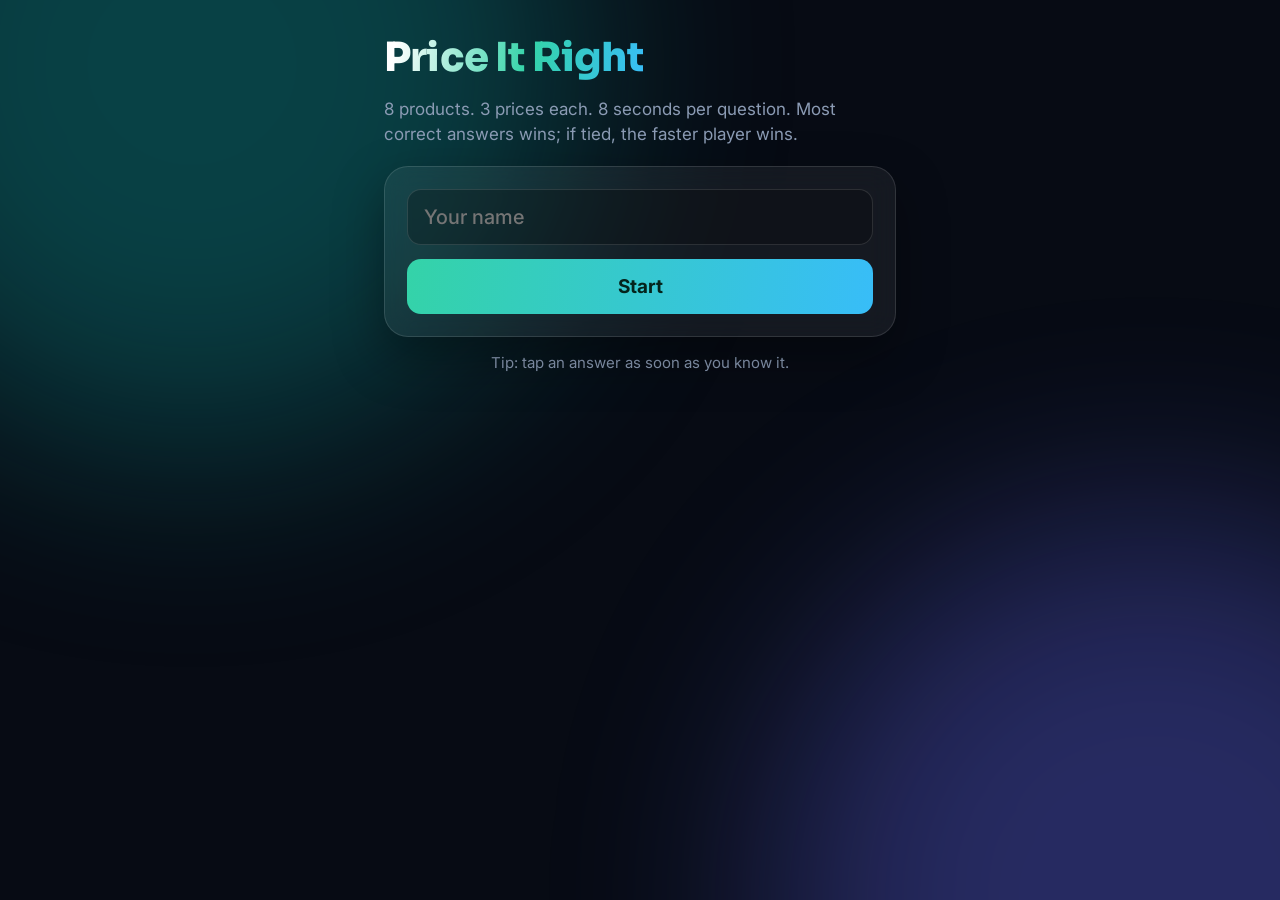
==== index.html @ b9cbc48c "Split into three independent games with one results dashboard" ====
<!DOCTYPE html>
<html lang="en"><head><meta charset="utf-8">
<meta name="viewport" content="width=device-width, initial-scale=1, viewport-fit=cover">
<title>Price It Right</title>
<link rel="preconnect" href="https://fonts.googleapis.com"><link rel="preconnect" href="https://fonts.gstatic.com" crossorigin>
<link href="https://fonts.googleapis.com/css2?family=Sora:wght@500;700;800&family=Inter:wght@400;500;600;700;800&display=swap" rel="stylesheet">
<style>
:root{--teal:#34d3a8;--cyan:#38bdf8;--gold:#fbbf24;--silver:#cbd5e1;--bronze:#f59e6b;--red:#fb7185;--ink:#f1f5f9;--mut:#8b9bb4;--glass:rgba(255,255,255,.06);--line:rgba(255,255,255,.12)}
*{box-sizing:border-box;-webkit-tap-highlight-color:transparent}
html,body{margin:0;min-height:100%;background:#070b14;color:var(--ink);font-family:Inter,-apple-system,BlinkMacSystemFont,"Segoe UI",Helvetica,Arial,sans-serif}
body::before,body::after{content:"";position:fixed;z-index:0;width:60vmax;height:60vmax;border-radius:50%;filter:blur(110px);opacity:.35;animation:drift 22s ease-in-out infinite alternate;pointer-events:none}
body::before{background:#0ea5a0;top:-25vmax;left:-15vmax}
body::after{background:#6366f1;bottom:-30vmax;right:-20vmax;animation-delay:-9s}
@keyframes drift{to{transform:translate(8vmax,6vmax) scale(1.15)}}
#wrap{position:relative;z-index:1;max-width:1180px;margin:0 auto;padding:20px 24px 48px}
.nav{display:flex;justify-content:center;margin-bottom:14px}
.nav.hide{display:none}
.seg{display:inline-flex;background:var(--glass);border:1px solid var(--line);border-radius:99px;padding:4px;backdrop-filter:blur(12px)}
.seg button{font:600 14px Inter,sans-serif;color:var(--mut);background:none;border:0;padding:9px 20px;border-radius:99px;cursor:pointer}
.seg button.on{background:linear-gradient(100deg,var(--teal),var(--cyan));color:#04241c}
h1.logo{font-family:Sora,Inter,sans-serif;font-weight:800;letter-spacing:-.02em;line-height:1.3;margin:12px 0 6px;padding:0 0 .18em;font-size:40px;display:inline-block;background:linear-gradient(100deg,#fff 5%,var(--teal) 55%,var(--cyan));-webkit-background-clip:text;background-clip:text;color:transparent}
.tag{display:inline-flex;align-items:center;gap:8px;font-size:12px;font-weight:700;letter-spacing:.14em;text-transform:uppercase;color:var(--teal);background:rgba(52,211,168,.1);border:1px solid rgba(52,211,168,.3);padding:6px 14px;border-radius:99px}
.tag i{width:8px;height:8px;border-radius:50%;background:var(--teal);animation:pulse 1.6s infinite}
@keyframes pulse{0%{box-shadow:0 0 0 0 rgba(52,211,168,.7)}70%{box-shadow:0 0 0 10px rgba(52,211,168,0)}100%{box-shadow:0 0 0 0 rgba(52,211,168,0)}}
.sub{color:var(--mut);font-size:17px;line-height:1.45;margin:0 0 20px}
/* player */
#play{max-width:520px;margin:0 auto}
.card{background:var(--glass);border:1px solid var(--line);backdrop-filter:blur(14px);border-radius:24px;padding:22px;box-shadow:0 20px 50px rgba(0,0,0,.35)}
input{width:100%;font:500 20px Inter,sans-serif;color:var(--ink);padding:15px 16px;border:1.5px solid var(--line);border-radius:14px;margin-bottom:14px;outline:none;background:rgba(0,0,0,.25)}
input:focus{border-color:var(--teal)}
button.main{width:100%;font:700 19px Inter,sans-serif;color:#04241c;background:linear-gradient(100deg,var(--teal),var(--cyan));border:0;border-radius:14px;padding:16px;cursor:pointer}
button.main:active{transform:scale(.98)}
.top{display:flex;justify-content:space-between;font-weight:700;color:var(--teal);margin-bottom:10px}
.timer{height:10px;background:rgba(255,255,255,.1);border-radius:6px;overflow:hidden;margin-bottom:16px}
.timer>div{height:100%;width:100%;background:linear-gradient(90deg,var(--teal),var(--cyan));transition:width .1s linear}
.timer.low>div{background:var(--red)}
.emoji{font-size:84px;text-align:center;margin:4px 0}
.pic{display:flex;justify-content:center;align-items:center;height:190px;margin:2px 0 8px}.pic img{max-width:80%;max-height:190px;object-fit:contain;filter:drop-shadow(0 12px 18px rgba(0,0,0,.45))}
.name{font:700 23px/1.25 Sora,Inter,sans-serif;text-align:center}
.desc{text-align:center;color:var(--mut);margin:6px 0 14px;font-size:16px}
.q{text-align:center;font-weight:600;margin-bottom:14px;color:var(--teal);font-size:17px}
.opt{display:block;width:100%;font:800 26px Inter,sans-serif;background:rgba(255,255,255,.07);color:var(--ink);border:2px solid var(--line);border-radius:16px;padding:17px;margin-bottom:12px;cursor:pointer;transition:transform .1s}
.opt:active{transform:scale(.98);border-color:var(--teal)}
.opt.right{background:rgba(52,211,168,.22);border-color:var(--teal);color:#b6f5e3}
.opt.wrong{background:rgba(251,113,133,.2);border-color:var(--red);color:#fecdd3}
.opt.dim{opacity:.4}
.fb{text-align:center;font-size:18px;min-height:52px;font-weight:600}
.big{font:800 64px Sora,Inter,sans-serif;color:var(--teal);text-align:center;margin:8px 0 0}
.mid{text-align:center;font-size:18px;color:var(--mut);margin-bottom:16px}
.rw{display:flex;justify-content:space-between;gap:10px;padding:8px 0;border-bottom:1px solid var(--line);font-size:15px}
.rw:last-child{border:0}
.ok{color:var(--teal);font-weight:700}.no{color:var(--red);font-weight:700}.tmo{color:var(--gold);font-weight:700}
.hint{margin-top:16px;text-align:center;color:var(--mut);font-size:15px}
/* board */
#board{display:none}
.bhead{display:flex;justify-content:space-between;align-items:center;gap:24px;flex-wrap:wrap}
.bhead h1.logo{font-size:64px}
.join{display:flex;align-items:center;gap:16px;background:var(--glass);border:1px solid var(--line);backdrop-filter:blur(14px);border-radius:22px;padding:14px 18px}
.join img{width:130px;height:130px;border-radius:12px;background:#fff;padding:7px;display:block}
.join b{display:block;font-size:12px;letter-spacing:.14em;text-transform:uppercase;color:var(--teal);margin-bottom:6px}
.join span{display:block;font-size:14px;color:var(--mut);max-width:150px;word-break:break-all}
.stats{display:flex;gap:12px;margin:24px 0 14px;flex-wrap:wrap}
.pill{background:var(--glass);border:1px solid var(--line);border-radius:16px;padding:10px 18px;font-size:13px;color:var(--mut);text-transform:uppercase;letter-spacing:.1em}
.pill b{display:block;font:800 32px Sora,Inter,sans-serif;color:var(--ink);letter-spacing:0}
.cols{display:grid;grid-template-columns:1fr 340px;gap:20px;align-items:start}
#rows{display:flex;flex-direction:column;gap:10px}
.row{display:grid;grid-template-columns:56px minmax(0,1fr) auto 96px 84px;align-items:center;gap:14px;padding:14px 18px;border-radius:18px;background:var(--glass);border:1px solid rgba(255,255,255,.08);animation:in .5s both}
@keyframes in{from{opacity:0;transform:translateY(12px) scale(.98)}}
.rk{font:800 26px Sora,sans-serif;color:var(--mut);text-align:center}.rk .m{font-size:32px}
.nm{font:700 26px Sora,Inter,sans-serif;white-space:nowrap;overflow:hidden;text-overflow:ellipsis}
.dots{display:flex;gap:6px}
.dot{width:24px;height:24px;border-radius:8px;background:rgba(255,255,255,.08);display:grid;place-items:center;font-size:13px;font-weight:800;color:transparent;transition:background .3s}
.dot.c{background:var(--teal);color:#04241c}.dot.w{background:var(--red);color:#4c0519}.dot.t{background:var(--gold);color:#422006}
.dot.cur{background:rgba(56,189,248,.25);box-shadow:0 0 0 2px var(--cyan) inset;animation:blink 1s infinite}
@keyframes blink{50%{opacity:.4}}
.sc{font:800 28px Sora,sans-serif;text-align:right}.sc small{font-size:16px;color:var(--mut);font-weight:600}
.tm{font-size:19px;color:var(--mut);text-align:right;font-variant-numeric:tabular-nums}
.r1{background:linear-gradient(100deg,rgba(251,191,36,.22),rgba(251,191,36,.04));border-color:rgba(251,191,36,.55);box-shadow:0 0 36px rgba(251,191,36,.16)}
.r1 .rk,.r1 .nm{color:var(--gold)}
.r2{background:linear-gradient(100deg,rgba(203,213,225,.15),rgba(203,213,225,.03));border-color:rgba(203,213,225,.35)}
.r3{background:linear-gradient(100deg,rgba(245,158,107,.16),rgba(245,158,107,.03));border-color:rgba(245,158,107,.35)}
.side{position:sticky;top:16px}.side .feed{position:static}
.feed{background:var(--glass);border:1px solid var(--line);border-radius:20px;padding:16px;backdrop-filter:blur(12px);position:sticky;top:16px}
.feed h3{margin:0 0 10px;font:700 13px Inter,sans-serif;letter-spacing:.14em;text-transform:uppercase;color:var(--mut)}
#fl{display:flex;flex-direction:column;gap:8px;max-height:560px;overflow:hidden}
.ev{display:flex;gap:10px;align-items:center;padding:9px 12px;border-radius:12px;font-size:15px;background:rgba(255,255,255,.04);animation:in .4s both;border-left:3px solid var(--mut)}
.ev.c{border-color:var(--teal)}.ev.w{border-color:var(--red)}.ev.t{border-color:var(--gold)}.ev.j{border-color:var(--cyan)}
.ev b{font-weight:700}.ev em{font-style:normal;color:var(--mut);font-size:13px;display:block}
.ev .ic{font-size:20px}
.hard{background:var(--glass);border:1px solid var(--line);border-radius:20px;padding:16px;backdrop-filter:blur(12px);margin-bottom:16px}
.hard h3{margin:0 0 10px;font:700 13px Inter,sans-serif;letter-spacing:.14em;text-transform:uppercase;color:var(--mut)}
.hq{padding:10px 0;border-top:1px solid var(--line)}.hq:first-of-type{border-top:0}
.hq .t{display:flex;gap:10px;align-items:center;font-weight:600;font-size:15px;line-height:1.25}
.hq .t b{font:800 18px Sora,sans-serif;width:26px;color:var(--red)}
.hq .t span.n{flex:1;min-width:0}.hq .t span.c{font:800 18px Sora,sans-serif;color:var(--red);white-space:nowrap}.hq .t span.c small{color:var(--mut);font:500 12px Inter,sans-serif}
.hq .bb{height:6px;border-radius:99px;background:rgba(255,255,255,.08);margin:7px 0 0 36px;overflow:hidden}.hq .bb i{display:block;height:100%;background:linear-gradient(90deg,var(--gold),var(--red));border-radius:99px;transition:width .6s}
.hq.first .t b{font-size:22px}
.empty{text-align:center;color:var(--mut);font-size:24px;padding:60px 0}
.empty .em{font-size:60px;display:block;margin-bottom:8px;animation:bob 2.4s ease-in-out infinite}
@keyframes bob{50%{transform:translateY(-10px)}}
.tools{margin-top:24px;opacity:.5}.tools:hover{opacity:1}
.tools button{font:inherit;font-size:14px;padding:7px 14px;border-radius:10px;border:1px solid var(--line);background:var(--glass);color:var(--ink);cursor:pointer}
@media(max-width:900px){.cols{grid-template-columns:1fr}.side{position:static}.row{grid-template-columns:40px minmax(0,1fr) 80px;padding:12px}.dots{grid-column:1/-1;order:5}.tm{display:none}.nm{font-size:20px}.bhead h1.logo{font-size:44px}}
.steps{display:flex;gap:8px;justify-content:center;margin-bottom:18px;flex-wrap:wrap}
.steps button{font:600 14px Inter,sans-serif;color:var(--mut);background:var(--glass);border:1px solid var(--line);padding:9px 16px;border-radius:99px;cursor:pointer}
.steps button b{display:inline-grid;place-items:center;width:20px;height:20px;border-radius:50%;background:rgba(255,255,255,.1);margin-right:6px;font-size:12px}
.steps button.on{background:linear-gradient(100deg,var(--teal),var(--cyan));color:#04241c;border-color:transparent}
.steps button.on b{background:rgba(0,0,0,.15)}
</style></head><body>
<div id="wrap">
<div id="bsteps" style="display:none"></div>
<div class="nav" id="nav"><div class="seg"><button id="tp" class="on">Play</button><button id="tb">Live board</button></div></div>
<div id="play"></div>
<div id="board">
 <div class="bhead"><div><span class="tag"><i></i>Live</span><br><h1 class="logo">Price It Right</h1><p class="sub" style="margin:0">Most correct wins. Ties go to the faster player.</p></div>
 <div class="join"><img id="qr" alt="QR"><div><b>Scan to play</b><span id="url"></span></div></div></div>
 <div class="stats"><div class="pill"><b id="sp">0</b>In room</div><div class="pill"><b id="sf">0</b>Finished</div></div>
 <div class="cols"><div><div id="rows"></div><div class="empty" id="empty"><span class="em">🛍️</span>Waiting for players to join...</div></div>
 <div class="side"><div class="hard"><h3>Most missed questions</h3><div id="hl"><div style="color:var(--mut);font-size:14px">Waiting for answers...</div></div></div><div class="feed"><h3>Live activity</h3><div id="fl"></div></div></div></div>
 <div class="tools"><button id="nextr" style="border-color:rgba(52,211,168,.6)">Next round: Swipe to Shop</button><button id="reset">Reset all rounds</button></div>
</div>
</div>
<script src="shared.js?v=4"></script>
<script>
var ITEMS=[
 {e:"\uD83C\uDF75",img:"q1.png",n:"Norse Nitro Cold Brew Green Tea with Lemon",d:"12-pack of 355 mL cans",o:["$24","$48","$96"],a:1,real:"$47.99"},
 {e:"\uD83D\uDC5C",img:"q2.png",n:"lululemon Everywhere Belt Bag",d:"1 L, regular price",o:["$44","$88","$132"],a:0,real:"$44"},
 {e:"\uD83E\uDD64",img:"q3.png",n:"Stanley Quencher H2.0 Tumbler",d:"40 oz, regular price",o:["$19","$39","$59"],a:2,real:"$59"},
 {e:"\uD83D\uDED2",img:"q4.png",n:"Costco Gold Star Membership",d:"One year",o:["$25","$65","$130"],a:1,real:"$65"},
 {e:"\uD83C\uDFA7",img:"q5.png",n:"Apple AirPods Pro 3",d:"New",o:["$179","$249","$329"],a:2,real:"$329"},
 {e:"\uD83C\uDFAE",img:"q6.png",n:"Nintendo Switch 2",d:"Console only",o:["$679.99","$879.99","$1,079.99"],a:0,real:"$679.99"},
 {e:"\uD83D\uDCF1",img:"q7.png",n:"iPhone Duo",d:"256 GB, Apple's first foldable",o:["$1,999","$2,999","$3,999"],a:1,real:"$2,999"},
 {e:"\uD83E\uDDE5",img:"q8.png",n:"Canada Goose Expedition Parka",d:"Men's",o:["$995","$1,495","$1,995"],a:2,real:"$1,995"}
];
var TOTAL=ITEMS.length,SECS=8,FEEDBACK_MS=1400;
var DB='https://price-it-right-game-default-rtdb.firebaseio.com';
var ROOM=(new URLSearchParams(location.search).get('room')||'class').replace(/[^A-Za-z0-9_-]/g,'').slice(0,30)||'class';
function esc(s){return String(s).replace(/&/g,"&amp;").replace(/</g,"&lt;")}
function pid(){return 'p'+Date.now().toString(36)+Math.random().toString(36).slice(2,6)}
var $=function(i){return document.getElementById(i)};
/* ---------- view switching ---------- */
var view='play',pollT=null;
function setView(v){
  view=v;$('play').style.display=v==='play'?'block':'none';$('board').style.display=v==='board'?'block':'none';
  $('tp').className=v==='play'?'on':'';$('tb').className=v==='board'?'on':'';
  $('wrap').style.maxWidth=v==='board'?'1180px':'560px';
  $('bsteps').style.display=v==='board'?'block':'none';$('nav').style.display='none';
  clearInterval(pollT);
  if(v==='board'){tick();pollT=setInterval(tick,1000);history.replaceState(null,'','#board')}else history.replaceState(null,'',location.pathname+location.search);
}
$('tp').onclick=function(){setView('play')};$('tb').onclick=function(){setView('board')};
function navShow(b){$('nav').className='nav'+(b?'':' hide')}
/* ---------- player ---------- */
var app=$('play');
var state={name:"",i:0,score:0,log:[],t0:0,timer:null,locked:false,secs:0};
function sync(done){
  if(!state.pid)return;
  var res=state.log.map(function(l){return l.timeout?'t':l.ok?'c':'w'}).join('');
  try{fetch(DB+'/rooms/'+ROOM+'/'+state.pid+'.json',{method:'PUT',keepalive:true,body:JSON.stringify({name:state.name,score:state.score,secs:Math.round(state.secs*10)/10,q:state.log.length,res:res,done:!!done,ts:Date.now()})}).catch(function(){})}catch(e){}
}
function el(h){app.innerHTML=h}
var R1='pir_r1_'+ROOM;
function save(inq){try{localStorage.setItem(R1,JSON.stringify({pid:state.pid,name:state.name,score:state.score,log:state.log,secs:state.secs,inq:!!inq}))}catch(e){}}
function resumeOrStart(){
  var sv=null;try{sv=JSON.parse(localStorage.getItem(R1)||'null')}catch(e){}
  if(!sv||!sv.pid){start();return}
  el('<p class="hint">Loading...</p>');
  fetch(DB+'/rooms/'+ROOM+'/'+sv.pid+'.json',{cache:'no-store'}).then(function(r){return r.json()}).then(function(d){
    if(!d){localStorage.removeItem(R1);start();return}
    state={name:sv.name,i:0,score:sv.score,log:sv.log||[],t0:0,timer:null,locked:false,secs:sv.secs||0,pid:sv.pid};
    if(sv.inq&&state.log.length<TOTAL){state.log.push({n:ITEMS[state.log.length].n,ok:false,timeout:true});state.secs+=SECS;sync(state.log.length>=TOTAL);save(false)}
    state.i=state.log.length;
    if(state.i>=TOTAL)finish();else show();
  }).catch(function(){start()});
}
function start(){
  navShow(true);
  el('<h1 class="logo">Price It Right</h1><p class="sub">'+TOTAL+' products. 3 prices each. '+SECS+' seconds per question. Most correct answers wins; if tied, the faster player wins.</p>'+
  '<div class="card"><input id="nm" placeholder="Your name" maxlength="20" autocomplete="off"><button class="main" id="go">Start</button></div>'+
  '<p class="hint">Tip: tap an answer as soon as you know it.</p>');
  $('go').onclick=function(){
    var v=$('nm').value.trim();
    setName(v||'Player');state={name:v||"Player",i:0,score:0,log:[],t0:0,timer:null,locked:false,secs:0,pid:pid()};
    sync(false);save(false);show();
  };
}
function show(){
  navShow(false);
  var it=ITEMS[state.i];state.locked=false;
  var opts=it.o.map(function(o,k){return '<button class="opt" data-k="'+k+'">'+esc(o)+'</button>'}).join('');
  el('<div class="top"><span>Question '+(state.i+1)+' / '+TOTAL+'</span><span>Correct '+state.score+'</span></div>'+
  '<div class="timer" id="tm"><div id="tbar"></div></div>'+
  '<div class="card"><div class="pic"><img src="'+it.img+'" alt=""></div><div class="name">'+esc(it.n)+'</div><div class="desc">'+esc(it.d)+'</div><div class="q">How much does it cost?</div>'+opts+'<div class="fb" id="fb"></div></div>');
  var btns=app.querySelectorAll('.opt');
  for(var b=0;b<btns.length;b++)btns[b].onclick=(function(k){return function(){answer(k)}})(b);
  state.t0=Date.now();clearInterval(state.timer);save(true);
  state.timer=setInterval(function(){
    var left=Math.max(0,SECS-(Date.now()-state.t0)/1000);
    var tb=$('tbar'),tm=$('tm');
    if(tb)tb.style.width=(left/SECS*100)+'%';
    if(tm)tm.className='timer'+(left<=3?' low':'');
    if(left<=0)answer(-1);
  },100);
}
function answer(k){
  if(state.locked)return;state.locked=true;clearInterval(state.timer);
  var it=ITEMS[state.i];
  var left=Math.max(0,SECS-(Date.now()-state.t0)/1000);
  var ok=(k===it.a);
  state.secs+=(SECS-left);if(ok)state.score++;
  state.log.push({n:it.n,ok:ok,timeout:k<0});
  sync(state.log.length>=TOTAL);save(false);
  var btns=app.querySelectorAll('.opt');
  for(var b=0;b<btns.length;b++){btns[b].onclick=null;btns[b].className='opt '+(b===it.a?'right':b===k?'wrong':'dim')}
  $('fb').innerHTML=ok?('<span class="ok">Correct!</span><br>It costs '+esc(it.real)):('<span class="no">'+(k<0?"Time is up":"Not quite")+'</span><br>It costs '+esc(it.real));
  setTimeout(function(){state.i++;if(state.i<TOTAL)show();else finish()},FEEDBACK_MS);
}
function finish(){
  navShow(true);
  var rows=state.log.map(function(l){return '<div class="rw"><span>'+esc(l.n)+'</span><span class="'+(l.timeout?'tmo':l.ok?'ok':'no')+'">'+(l.ok?'correct':(l.timeout?'time':'miss'))+'</span></div>'}).join('');
  el('<h1 class="logo">Done, '+esc(state.name)+'!</h1>'+
  '<div class="card"><div class="mid">Your score</div><div class="big">'+state.score+' / '+TOTAL+'</div><div class="mid">Tie-break time: '+state.secs.toFixed(1)+' s (lower wins)</div>'+rows+'</div>'+
  '<p class="hint">Your answers are locked. Thanks for playing!</p>');
}
/* ---------- board ---------- */
var base=location.href.replace(/[?#].*$/,'').replace(/board\.html$/,'').replace(/index\.html$/,'');
var joinUrl=base+(ROOM==='class'?'':'?room='+ROOM);
$('qr').src='https://api.qrserver.com/v1/create-qr-code/?size=300x300&margin=0&data='+encodeURIComponent(joinUrl);
$('url').textContent=joinUrl.replace(/^https?:\/\//,'');
var els={},prev=null,box=$('rows');
function addEv(cls,ic,html,sub){
  var d=document.createElement('div');d.className='ev '+cls;
  d.innerHTML='<span class="ic">'+ic+'</span><div>'+html+(sub?'<em>'+sub+'</em>':'')+'</div>';
  var fl=$('fl');fl.insertBefore(d,fl.firstChild);while(fl.children.length>14)fl.removeChild(fl.lastChild);
}
function events(arr){
  var cur={};arr.forEach(function(d){cur[d._k]=d});
  if(prev){
    arr.forEach(function(d){
      var o=prev[d._k],n=esc(d.name),res=d.res||'';
      var ores='';if(!o)addEv('j','👋','<b>'+n+'</b> joined the room');else ores=o.res||'';
      for(var i=ores.length;i<res.length;i++){
        var it=ITEMS[i]||{e:'',n:''},c=res[i];
        if(c==='c')addEv('c','✅','<b>'+n+'</b> got Q'+(i+1)+' right',it.e+' '+esc(it.n));
        else if(c==='w')addEv('w','❌','<b>'+n+'</b> got Q'+(i+1)+' wrong',it.e+' '+esc(it.n));
        else addEv('t','⏱️','<b>'+n+'</b> ran out of time on Q'+(i+1),it.e+' '+esc(it.n));
      }
      if(d.done&&!(o&&o.done))addEv('j','🏁','<b>'+n+'</b> finished with '+d.score+' / '+TOTAL);
    });
  }
  prev=cur;
}
function hardest(arr){
  var w=[],a=[],i;for(i=0;i<TOTAL;i++){w[i]=0;a[i]=0}
  arr.forEach(function(d){var r=d.res||'';for(i=0;i<r.length&&i<TOTAL;i++){a[i]++;if(r[i]!=='c')w[i]++}});
  var idx=[];for(i=0;i<TOTAL;i++)if(w[i]>0)idx.push(i);
  idx.sort(function(x,y){return (w[y]-w[x])||(w[y]/a[y]-w[x]/a[x])||(x-y)});
  var h=$('hl');
  if(!idx.length){h.innerHTML='<div style="color:var(--mut);font-size:14px">No wrong answers yet</div>';return}
  h.innerHTML=idx.slice(0,3).map(function(q,k){var it=ITEMS[q];return '<div class="hq'+(k===0?' first':'')+'"><div class="t"><b>'+(k+1)+'</b><span class="n">'+it.e+' Q'+(q+1)+' '+esc(it.n)+'</span><span class="c">'+w[q]+' <small>of '+a[q]+' missed</small></span></div><div class="bb"><i style="width:'+Math.round(w[q]/a[q]*100)+'%"></i></div></div>'}).join('');
}
function render(data){
  var arr=[];for(var k in (data||{})){var d=data[k];if(d&&d.name!==undefined){d._k=k;arr.push(d)}}
  arr.sort(function(a,b){return (b.score-a.score)||(a.secs-b.secs)||(a.ts-b.ts)});
  events(arr);hardest(arr);
  $('empty').style.display=arr.length?'none':'block';
  $('sp').textContent=arr.length;$('sf').textContent=arr.filter(function(d){return d.done}).length;
  var seen={};
  arr.forEach(function(d,i){
    seen[d._k]=1;var e=els[d._k];
    if(!e){e=els[d._k]=document.createElement('div');
      e.innerHTML='<div class="rk"></div><div class="nm"></div><div class="dots"></div><div class="sc"></div><div class="tm"></div>';
      var dd='';for(var j=0;j<TOTAL;j++)dd+='<span class="dot"></span>';e.children[2].innerHTML=dd}
    e.className='row'+(i<3?' r'+(i+1):'');
    var medal=i===0?'\uD83E\uDD47':i===1?'\uD83E\uDD48':i===2?'\uD83E\uDD49':null,c=e.children;
    c[0].innerHTML=medal?'<span class="m">'+medal+'</span>':(i+1);
    c[1].textContent=d.name;
    var res=d.res||'',ds=c[2].children;
    for(var j=0;j<TOTAL;j++){
      var ch=res[j],cl='dot',tx='';
      if(ch==='c'){cl+=' c';tx='✓'}else if(ch==='w'){cl+=' w';tx='✕'}else if(ch==='t'){cl+=' t';tx='⏱'}
      else if(j===res.length&&!d.done)cl+=' cur';
      if(ds[j].className!==cl){ds[j].className=cl;ds[j].textContent=tx}
    }
    c[3].innerHTML=d.score+' <small>/ '+TOTAL+'</small>';
    c[4].textContent=Number(d.secs).toFixed(1)+' s';
    if(box.children[i]!==e)box.insertBefore(e,box.children[i]||null);
  });
  for(var k2 in els)if(!seen[k2]){els[k2].remove();delete els[k2]}
}
function tick(){fetch(DB+'/rooms/'+ROOM+'.json').then(function(r){return r.json()}).then(render).catch(function(){})}
$('reset').onclick=resetAll;$('nextr').onclick=function(){goBoard('swipe')};
$("bsteps").innerHTML=stepsHTML("price");
if(location.hash==="#board")location.replace("dashboard.html"+SEARCH);
if(location.hash==="#board")start();else resumeOrStart();
setView(location.hash==='#board'||new URLSearchParams(location.search).get('view')==='board'?'board':'play');
</script></body></html>
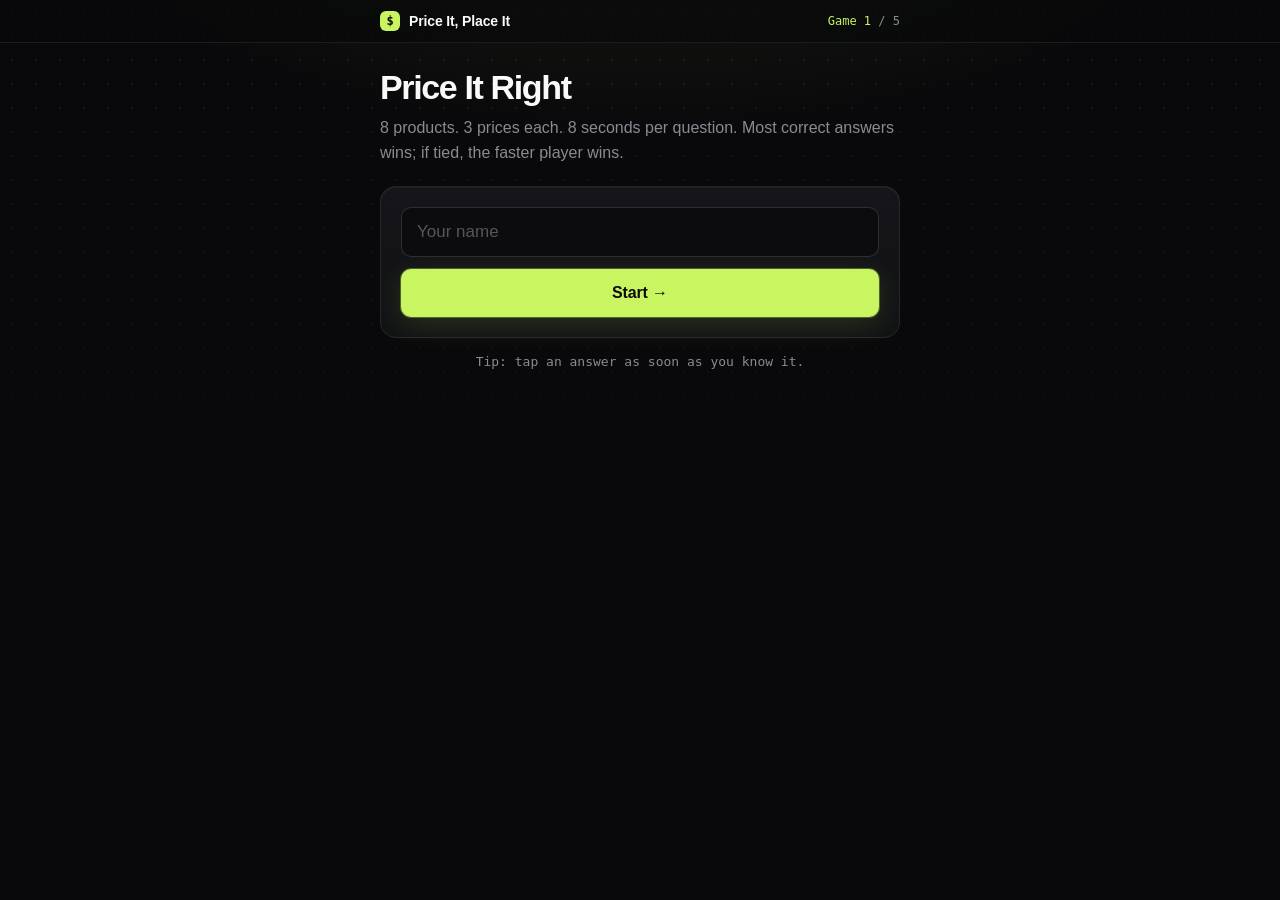
==== commit 5cb66f97: "Restyle the five game pages to match the dashboard" ====
--- a/index.html
+++ b/index.html
@@ -1,112 +1,37 @@
 <!DOCTYPE html>
 <html lang="en"><head><meta charset="utf-8">
 <meta name="viewport" content="width=device-width, initial-scale=1, viewport-fit=cover">
-<title>Price It Right</title>
+<title>Price It Right</title><link rel="icon" href="data:image/svg+xml,%3Csvg xmlns=%22http://www.w3.org/2000/svg%22 viewBox=%220 0 64 64%22%3E%3Crect width=%2264%22 height=%2264%22 rx=%2214%22 fill=%22%23c8f560%22/%3E%3Ctext x=%2232%22 y=%2246%22 font-family=%22Arial,sans-serif%22 font-weight=%22700%22 font-size=%2240%22 text-anchor=%22middle%22 fill=%22%230b0b0c%22%3E$%3C/text%3E%3C/svg%3E">
 <link rel="preconnect" href="https://fonts.googleapis.com"><link rel="preconnect" href="https://fonts.gstatic.com" crossorigin>
-<link href="https://fonts.googleapis.com/css2?family=Sora:wght@500;700;800&family=Inter:wght@400;500;600;700;800&display=swap" rel="stylesheet">
+<link href="https://fonts.googleapis.com/css2?family=Geist:wght@400;500;600;700&family=Geist+Mono:wght@400;500;600&display=swap" rel="stylesheet">
+<link rel="stylesheet" href="shared.css?v=8">
 <style>
-:root{--teal:#34d3a8;--cyan:#38bdf8;--gold:#fbbf24;--silver:#cbd5e1;--bronze:#f59e6b;--red:#fb7185;--ink:#f1f5f9;--mut:#8b9bb4;--glass:rgba(255,255,255,.06);--line:rgba(255,255,255,.12)}
-*{box-sizing:border-box;-webkit-tap-highlight-color:transparent}
-html,body{margin:0;min-height:100%;background:#070b14;color:var(--ink);font-family:Inter,-apple-system,BlinkMacSystemFont,"Segoe UI",Helvetica,Arial,sans-serif}
-body::before,body::after{content:"";position:fixed;z-index:0;width:60vmax;height:60vmax;border-radius:50%;filter:blur(110px);opacity:.35;animation:drift 22s ease-in-out infinite alternate;pointer-events:none}
-body::before{background:#0ea5a0;top:-25vmax;left:-15vmax}
-body::after{background:#6366f1;bottom:-30vmax;right:-20vmax;animation-delay:-9s}
-@keyframes drift{to{transform:translate(8vmax,6vmax) scale(1.15)}}
-#wrap{position:relative;z-index:1;max-width:1180px;margin:0 auto;padding:20px 24px 48px}
-.nav{display:flex;justify-content:center;margin-bottom:14px}
-.nav.hide{display:none}
-.seg{display:inline-flex;background:var(--glass);border:1px solid var(--line);border-radius:99px;padding:4px;backdrop-filter:blur(12px)}
-.seg button{font:600 14px Inter,sans-serif;color:var(--mut);background:none;border:0;padding:9px 20px;border-radius:99px;cursor:pointer}
-.seg button.on{background:linear-gradient(100deg,var(--teal),var(--cyan));color:#04241c}
-h1.logo{font-family:Sora,Inter,sans-serif;font-weight:800;letter-spacing:-.02em;line-height:1.3;margin:12px 0 6px;padding:0 0 .18em;font-size:40px;display:inline-block;background:linear-gradient(100deg,#fff 5%,var(--teal) 55%,var(--cyan));-webkit-background-clip:text;background-clip:text;color:transparent}
-.tag{display:inline-flex;align-items:center;gap:8px;font-size:12px;font-weight:700;letter-spacing:.14em;text-transform:uppercase;color:var(--teal);background:rgba(52,211,168,.1);border:1px solid rgba(52,211,168,.3);padding:6px 14px;border-radius:99px}
-.tag i{width:8px;height:8px;border-radius:50%;background:var(--teal);animation:pulse 1.6s infinite}
-@keyframes pulse{0%{box-shadow:0 0 0 0 rgba(52,211,168,.7)}70%{box-shadow:0 0 0 10px rgba(52,211,168,0)}100%{box-shadow:0 0 0 0 rgba(52,211,168,0)}}
-.sub{color:var(--mut);font-size:17px;line-height:1.45;margin:0 0 20px}
-/* player */
 #play{max-width:520px;margin:0 auto}
-.card{background:var(--glass);border:1px solid var(--line);backdrop-filter:blur(14px);border-radius:24px;padding:22px;box-shadow:0 20px 50px rgba(0,0,0,.35)}
-input{width:100%;font:500 20px Inter,sans-serif;color:var(--ink);padding:15px 16px;border:1.5px solid var(--line);border-radius:14px;margin-bottom:14px;outline:none;background:rgba(0,0,0,.25)}
-input:focus{border-color:var(--teal)}
-button.main{width:100%;font:700 19px Inter,sans-serif;color:#04241c;background:linear-gradient(100deg,var(--teal),var(--cyan));border:0;border-radius:14px;padding:16px;cursor:pointer}
-button.main:active{transform:scale(.98)}
-.top{display:flex;justify-content:space-between;font-weight:700;color:var(--teal);margin-bottom:10px}
-.timer{height:10px;background:rgba(255,255,255,.1);border-radius:6px;overflow:hidden;margin-bottom:16px}
-.timer>div{height:100%;width:100%;background:linear-gradient(90deg,var(--teal),var(--cyan));transition:width .1s linear}
-.timer.low>div{background:var(--red)}
-.emoji{font-size:84px;text-align:center;margin:4px 0}
+.top{display:flex;justify-content:space-between;font:500 13px var(--mono);color:var(--mut);margin:6px 0 10px}
+.top span:first-child{color:var(--ink2)}.top span:last-child{color:var(--acc)}
+.timer{height:4px;background:rgba(255,255,255,.08);border-radius:99px;overflow:hidden;margin-bottom:16px}
+.timer>div{height:100%;width:100%;background:var(--acc);transition:width .1s linear}
+.timer.low>div{background:var(--neg)}
 .pic{display:flex;justify-content:center;align-items:center;height:190px;margin:2px 0 8px}.pic img{max-width:80%;max-height:190px;object-fit:contain;filter:drop-shadow(0 12px 18px rgba(0,0,0,.45))}
-.name{font:700 23px/1.25 Sora,Inter,sans-serif;text-align:center}
-.desc{text-align:center;color:var(--mut);margin:6px 0 14px;font-size:16px}
-.q{text-align:center;font-weight:600;margin-bottom:14px;color:var(--teal);font-size:17px}
-.opt{display:block;width:100%;font:800 26px Inter,sans-serif;background:rgba(255,255,255,.07);color:var(--ink);border:2px solid var(--line);border-radius:16px;padding:17px;margin-bottom:12px;cursor:pointer;transition:transform .1s}
-.opt:active{transform:scale(.98);border-color:var(--teal)}
-.opt.right{background:rgba(52,211,168,.22);border-color:var(--teal);color:#b6f5e3}
-.opt.wrong{background:rgba(251,113,133,.2);border-color:var(--red);color:#fecdd3}
-.opt.dim{opacity:.4}
-.fb{text-align:center;font-size:18px;min-height:52px;font-weight:600}
-.big{font:800 64px Sora,Inter,sans-serif;color:var(--teal);text-align:center;margin:8px 0 0}
-.mid{text-align:center;font-size:18px;color:var(--mut);margin-bottom:16px}
-.rw{display:flex;justify-content:space-between;gap:10px;padding:8px 0;border-bottom:1px solid var(--line);font-size:15px}
+.name{font:600 22px/1.25 var(--sans);letter-spacing:-.02em;text-align:center}
+.desc{text-align:center;color:var(--mut);margin:6px 0 16px;font-size:15px}
+.q{text-align:center;font:500 12px var(--mono);letter-spacing:.04em;text-transform:uppercase;color:var(--mut);margin-bottom:12px}
+.opt{display:block;width:100%;font:600 24px var(--mono);letter-spacing:-.03em;background:var(--card2);color:var(--ink);border:1px solid var(--line2);border-radius:12px;padding:15px;margin-bottom:10px;cursor:pointer;transition:transform .1s,border-color .15s}
+.opt:active{transform:scale(.985);border-color:var(--acc)}
+.opt.right{background:rgba(200,245,96,.10);border-color:var(--acc);color:var(--acc)}
+.opt.wrong{background:rgba(255,122,89,.10);border-color:var(--neg);color:var(--neg)}
+.opt.dim{opacity:.35}
+.fb{text-align:center;font-size:16px}
+.why{margin-top:14px;display:flex;flex-direction:column;gap:8px}.why .wq{font:500 12px var(--mono);letter-spacing:.04em;text-transform:uppercase;color:var(--mut);margin-bottom:2px}
+.why button{font:500 15px var(--sans);color:var(--ink);background:transparent;border:1px solid var(--line2);border-radius:10px;padding:12px;cursor:pointer;transition:border-color .15s}.why button.on{border-color:var(--acc);background:rgba(200,245,96,.10)}
+.big{font:600 64px var(--mono);color:var(--acc);letter-spacing:-.06em;text-align:center;margin:8px 0 0}
+.mid{text-align:center;font-size:15px;color:var(--mut);margin-bottom:16px}
+.rw{display:flex;justify-content:space-between;gap:10px;padding:10px 0;border-bottom:1px solid var(--line);font-size:15px}
 .rw:last-child{border:0}
-.ok{color:var(--teal);font-weight:700}.no{color:var(--red);font-weight:700}.tmo{color:var(--gold);font-weight:700}
-.hint{margin-top:16px;text-align:center;color:var(--mut);font-size:15px}
-/* board */
-#board{display:none}
-.bhead{display:flex;justify-content:space-between;align-items:center;gap:24px;flex-wrap:wrap}
-.bhead h1.logo{font-size:64px}
-.join{display:flex;align-items:center;gap:16px;background:var(--glass);border:1px solid var(--line);backdrop-filter:blur(14px);border-radius:22px;padding:14px 18px}
-.join img{width:130px;height:130px;border-radius:12px;background:#fff;padding:7px;display:block}
-.join b{display:block;font-size:12px;letter-spacing:.14em;text-transform:uppercase;color:var(--teal);margin-bottom:6px}
-.join span{display:block;font-size:14px;color:var(--mut);max-width:150px;word-break:break-all}
-.stats{display:flex;gap:12px;margin:24px 0 14px;flex-wrap:wrap}
-.pill{background:var(--glass);border:1px solid var(--line);border-radius:16px;padding:10px 18px;font-size:13px;color:var(--mut);text-transform:uppercase;letter-spacing:.1em}
-.pill b{display:block;font:800 32px Sora,Inter,sans-serif;color:var(--ink);letter-spacing:0}
-.cols{display:grid;grid-template-columns:1fr 340px;gap:20px;align-items:start}
-#rows{display:flex;flex-direction:column;gap:10px}
-.row{display:grid;grid-template-columns:56px minmax(0,1fr) auto 96px 84px;align-items:center;gap:14px;padding:14px 18px;border-radius:18px;background:var(--glass);border:1px solid rgba(255,255,255,.08);animation:in .5s both}
-@keyframes in{from{opacity:0;transform:translateY(12px) scale(.98)}}
-.rk{font:800 26px Sora,sans-serif;color:var(--mut);text-align:center}.rk .m{font-size:32px}
-.nm{font:700 26px Sora,Inter,sans-serif;white-space:nowrap;overflow:hidden;text-overflow:ellipsis}
-.dots{display:flex;gap:6px}
-.dot{width:24px;height:24px;border-radius:8px;background:rgba(255,255,255,.08);display:grid;place-items:center;font-size:13px;font-weight:800;color:transparent;transition:background .3s}
-.dot.c{background:var(--teal);color:#04241c}.dot.w{background:var(--red);color:#4c0519}.dot.t{background:var(--gold);color:#422006}
-.dot.cur{background:rgba(56,189,248,.25);box-shadow:0 0 0 2px var(--cyan) inset;animation:blink 1s infinite}
-@keyframes blink{50%{opacity:.4}}
-.sc{font:800 28px Sora,sans-serif;text-align:right}.sc small{font-size:16px;color:var(--mut);font-weight:600}
-.tm{font-size:19px;color:var(--mut);text-align:right;font-variant-numeric:tabular-nums}
-.r1{background:linear-gradient(100deg,rgba(251,191,36,.22),rgba(251,191,36,.04));border-color:rgba(251,191,36,.55);box-shadow:0 0 36px rgba(251,191,36,.16)}
-.r1 .rk,.r1 .nm{color:var(--gold)}
-.r2{background:linear-gradient(100deg,rgba(203,213,225,.15),rgba(203,213,225,.03));border-color:rgba(203,213,225,.35)}
-.r3{background:linear-gradient(100deg,rgba(245,158,107,.16),rgba(245,158,107,.03));border-color:rgba(245,158,107,.35)}
-.side{position:sticky;top:16px}.side .feed{position:static}
-.feed{background:var(--glass);border:1px solid var(--line);border-radius:20px;padding:16px;backdrop-filter:blur(12px);position:sticky;top:16px}
-.feed h3{margin:0 0 10px;font:700 13px Inter,sans-serif;letter-spacing:.14em;text-transform:uppercase;color:var(--mut)}
-#fl{display:flex;flex-direction:column;gap:8px;max-height:560px;overflow:hidden}
-.ev{display:flex;gap:10px;align-items:center;padding:9px 12px;border-radius:12px;font-size:15px;background:rgba(255,255,255,.04);animation:in .4s both;border-left:3px solid var(--mut)}
-.ev.c{border-color:var(--teal)}.ev.w{border-color:var(--red)}.ev.t{border-color:var(--gold)}.ev.j{border-color:var(--cyan)}
-.ev b{font-weight:700}.ev em{font-style:normal;color:var(--mut);font-size:13px;display:block}
-.ev .ic{font-size:20px}
-.hard{background:var(--glass);border:1px solid var(--line);border-radius:20px;padding:16px;backdrop-filter:blur(12px);margin-bottom:16px}
-.hard h3{margin:0 0 10px;font:700 13px Inter,sans-serif;letter-spacing:.14em;text-transform:uppercase;color:var(--mut)}
-.hq{padding:10px 0;border-top:1px solid var(--line)}.hq:first-of-type{border-top:0}
-.hq .t{display:flex;gap:10px;align-items:center;font-weight:600;font-size:15px;line-height:1.25}
-.hq .t b{font:800 18px Sora,sans-serif;width:26px;color:var(--red)}
-.hq .t span.n{flex:1;min-width:0}.hq .t span.c{font:800 18px Sora,sans-serif;color:var(--red);white-space:nowrap}.hq .t span.c small{color:var(--mut);font:500 12px Inter,sans-serif}
-.hq .bb{height:6px;border-radius:99px;background:rgba(255,255,255,.08);margin:7px 0 0 36px;overflow:hidden}.hq .bb i{display:block;height:100%;background:linear-gradient(90deg,var(--gold),var(--red));border-radius:99px;transition:width .6s}
-.hq.first .t b{font-size:22px}
-.empty{text-align:center;color:var(--mut);font-size:24px;padding:60px 0}
-.empty .em{font-size:60px;display:block;margin-bottom:8px;animation:bob 2.4s ease-in-out infinite}
-@keyframes bob{50%{transform:translateY(-10px)}}
-.tools{margin-top:24px;opacity:.5}.tools:hover{opacity:1}
-.tools button{font:inherit;font-size:14px;padding:7px 14px;border-radius:10px;border:1px solid var(--line);background:var(--glass);color:var(--ink);cursor:pointer}
-@media(max-width:900px){.cols{grid-template-columns:1fr}.side{position:static}.row{grid-template-columns:40px minmax(0,1fr) 80px;padding:12px}.dots{grid-column:1/-1;order:5}.tm{display:none}.nm{font-size:20px}.bhead h1.logo{font-size:44px}}
-.steps{display:flex;gap:8px;justify-content:center;margin-bottom:18px;flex-wrap:wrap}
-.steps button{font:600 14px Inter,sans-serif;color:var(--mut);background:var(--glass);border:1px solid var(--line);padding:9px 16px;border-radius:99px;cursor:pointer}
-.steps button b{display:inline-grid;place-items:center;width:20px;height:20px;border-radius:50%;background:rgba(255,255,255,.1);margin-right:6px;font-size:12px}
-.steps button.on{background:linear-gradient(100deg,var(--teal),var(--cyan));color:#04241c;border-color:transparent}
-.steps button.on b{background:rgba(0,0,0,.15)}
+.ok{color:var(--acc);font:500 13px var(--mono)}.no{color:var(--neg);font:500 13px var(--mono)}.tmo{color:var(--gold);font:500 13px var(--mono)}
+#board,.nav{display:none}
 </style></head><body>
+<header class="bar"><div class="in"><div class="brand"><span class="mk">$</span>Price It, Place It</div><div class="gn"><b>Game 1</b> / 5</div></div></header>
 <div id="wrap">
 <div id="bsteps" style="display:none"></div>
 <div class="nav" id="nav"><div class="seg"><button id="tp" class="on">Play</button><button id="tb">Live board</button></div></div>
@@ -120,7 +45,7 @@
  <div class="tools"><button id="nextr" style="border-color:rgba(52,211,168,.6)">Next round: Swipe to Shop</button><button id="reset">Reset all rounds</button></div>
 </div>
 </div>
-<script src="shared.js?v=4"></script>
+<script src="shared.js?v=6"></script>
 <script>
 var ITEMS=[
  {e:"\uD83C\uDF75",img:"q1.png",n:"Norse Nitro Cold Brew Green Tea with Lemon",d:"12-pack of 355 mL cans",o:["$24","$48","$96"],a:1,real:"$47.99"},
@@ -156,7 +81,7 @@
 function sync(done){
   if(!state.pid)return;
   var res=state.log.map(function(l){return l.timeout?'t':l.ok?'c':'w'}).join('');
-  try{fetch(DB+'/rooms/'+ROOM+'/'+state.pid+'.json',{method:'PUT',keepalive:true,body:JSON.stringify({name:state.name,score:state.score,secs:Math.round(state.secs*10)/10,q:state.log.length,res:res,done:!!done,ts:Date.now()})}).catch(function(){})}catch(e){}
+  try{fetch(DB+'/rooms/'+ROOM+'/'+state.pid+'.json',{method:'PUT',keepalive:true,body:JSON.stringify({name:state.name,score:state.score,secs:Math.round(state.secs*10)/10,q:state.log.length,res:res,why:state.log.map(function(l){return l.why||'-'}).join(''),done:!!done,ts:Date.now()})}).catch(function(){})}catch(e){}
 }
 function el(h){app.innerHTML=h}
 var R1='pir_r1_'+ROOM;
@@ -185,7 +110,7 @@
   };
 }
 function show(){
-  navShow(false);
+  navShow(false);try{window.scrollTo(0,0)}catch(e){}
   var it=ITEMS[state.i];state.locked=false;
   var opts=it.o.map(function(o,k){return '<button class="opt" data-k="'+k+'">'+esc(o)+'</button>'}).join('');
   el('<div class="top"><span>Question '+(state.i+1)+' / '+TOTAL+'</span><span>Correct '+state.score+'</span></div>'+
@@ -212,8 +137,11 @@
   sync(state.log.length>=TOTAL);save(false);
   var btns=app.querySelectorAll('.opt');
   for(var b=0;b<btns.length;b++){btns[b].onclick=null;btns[b].className='opt '+(b===it.a?'right':b===k?'wrong':'dim')}
-  $('fb').innerHTML=ok?('<span class="ok">Correct!</span><br>It costs '+esc(it.real)):('<span class="no">'+(k<0?"Time is up":"Not quite")+'</span><br>It costs '+esc(it.real));
-  setTimeout(function(){state.i++;if(state.i<TOTAL)show();else finish()},FEEDBACK_MS);
+  $('fb').innerHTML='';
+  var W=[['c','Cost to make it'],['p','Compared with similar products'],['u','What it is worth to me']];
+  var wb=document.createElement('div');wb.className='why';wb.innerHTML='<div class="wq">How did you guess?</div>'+W.map(function(w){return '<button data-w="'+w[0]+'">'+w[1]+'</button>'}).join('');
+  $('fb').appendChild(wb);try{wb.scrollIntoView({behavior:'smooth',block:'end'})}catch(e){}
+  var wbs=wb.querySelectorAll('button');for(var j=0;j<wbs.length;j++)wbs[j].onclick=function(){if(state.wlock)return;state.wlock=true;state.log[state.log.length-1].why=this.getAttribute('data-w');this.className='on';sync(state.log.length>=TOTAL);save(false);setTimeout(function(){state.wlock=false;state.i++;if(state.i<TOTAL)show();else finish()},250)};
 }
 function finish(){
   navShow(true);
@@ -291,7 +219,7 @@
 function tick(){fetch(DB+'/rooms/'+ROOM+'.json').then(function(r){return r.json()}).then(render).catch(function(){})}
 $('reset').onclick=resetAll;$('nextr').onclick=function(){goBoard('swipe')};
 $("bsteps").innerHTML=stepsHTML("price");
-if(location.hash==="#board")location.replace("dashboard.html"+SEARCH);
+if(location.hash==="#board"||new URLSearchParams(location.search).get('view')==='board')location.replace("dashboard.html"+SEARCH);
 if(location.hash==="#board")start();else resumeOrStart();
 setView(location.hash==='#board'||new URLSearchParams(location.search).get('view')==='board'?'board':'play');
 </script></body></html>
--- a/shared.css
+++ b/shared.css
@@ -0,0 +1,42 @@
+/* Price It, Place It - shared theme (matches dashboard) */
+:root{--bg:#09090b;--card:#111114;--card2:#16161a;--line:rgba(255,255,255,.08);--line2:rgba(255,255,255,.14);--ink:#fafafa;--ink2:#d4d4d8;--mut:#8a8a93;--dim:#55555d;--acc:#c8f560;--neg:#ff7a59;--gold:#f5c451;--blue:#7aa2ff;--violet:#b79cff;--sans:Geist,Inter,-apple-system,BlinkMacSystemFont,"Segoe UI",sans-serif;--mono:"Geist Mono",ui-monospace,SFMono-Regular,Menlo,monospace;--teal:#c8f560;--cyan:#c8f560;--red:#ff7a59;--glass:#111114}
+*{box-sizing:border-box;-webkit-tap-highlight-color:transparent}
+html,body{margin:0;min-height:100%;background:var(--bg);color:var(--ink);font-family:var(--sans);-webkit-font-smoothing:antialiased}
+body{background:radial-gradient(900px 420px at 50% -160px,rgba(200,245,96,.10),transparent 70%),var(--bg);min-height:100vh}
+body::before{content:"";position:fixed;inset:0;z-index:0;pointer-events:none;background-image:radial-gradient(rgba(255,255,255,.07) 1px,transparent 1px);background-size:24px 24px;-webkit-mask-image:linear-gradient(to bottom,#000,transparent 65%);mask-image:linear-gradient(to bottom,#000,transparent 65%)}
+.bar{position:relative;z-index:2;border-bottom:1px solid var(--line);background:rgba(9,9,11,.72)}
+.bar .in{max-width:560px;margin:0 auto;padding:11px 20px;display:flex;align-items:center;justify-content:space-between}
+.brand{display:flex;align-items:center;gap:9px;font:600 14px var(--sans);letter-spacing:-.01em}
+.brand .mk{width:20px;height:20px;border-radius:6px;background:var(--acc);display:grid;place-items:center;color:#0b0b0c;font:700 12px var(--mono)}
+.gn{font:500 12px var(--mono);color:var(--mut)}.gn b{color:var(--acc);font-weight:500}
+#wrap{position:relative;z-index:1;max-width:560px;margin:0 auto;padding:12px 20px 40px}
+h1.logo{font:600 34px/1.1 var(--sans);letter-spacing:-.04em;margin:14px 0 10px;color:var(--ink)}
+.kicker{display:inline-flex;align-items:center;gap:8px;font:500 12px var(--mono);letter-spacing:.04em;text-transform:uppercase;color:var(--acc)}
+.kicker i{width:7px;height:7px;border-radius:50%;background:var(--acc);animation:pulse 2s infinite}
+@keyframes pulse{0%{box-shadow:0 0 0 0 rgba(200,245,96,.6)}70%{box-shadow:0 0 0 7px rgba(200,245,96,0)}100%{box-shadow:0 0 0 0 rgba(200,245,96,0)}}
+.sub{color:var(--mut);font-size:16px;line-height:1.55;margin:0 0 20px}
+.card{position:relative;background:linear-gradient(180deg,var(--card2),var(--card));border:1px solid var(--line);border-radius:16px;padding:20px;box-shadow:inset 0 1px 0 rgba(255,255,255,.04)}
+input{width:100%;font:500 17px var(--sans);color:var(--ink);padding:14px 15px;border:1px solid var(--line2);border-radius:10px;margin-bottom:12px;outline:none;background:#0c0c0e;transition:border-color .15s}
+input:focus{border-color:var(--acc)}
+input::placeholder{color:var(--dim)}
+button.main{width:100%;font:600 16px var(--sans);letter-spacing:-.01em;color:#0b0b0c;background:var(--acc);border:0;border-radius:10px;padding:15px;cursor:pointer;box-shadow:0 0 0 1px rgba(200,245,96,.3),0 8px 30px rgba(200,245,96,.14)}
+button.main:active{transform:scale(.98)}
+button.main:disabled{opacity:.5}
+button.main::after{content:" \2192"}
+button.ghost{font:500 14px var(--sans);padding:9px 16px;border-radius:8px;border:1px solid var(--line2);background:transparent;color:var(--ink);cursor:pointer}
+button.big{font:600 16px var(--sans);padding:13px 22px;border-radius:10px;border:0;cursor:pointer;color:#0b0b0c;background:var(--acc)}
+.center{text-align:center}
+.hint{margin-top:16px;text-align:center;color:var(--mut);font:400 13px var(--mono)}
+.steps{display:flex;gap:8px;justify-content:center;margin-bottom:18px;flex-wrap:wrap}
+.steps button{font:500 13px var(--sans);color:var(--mut);background:transparent;border:1px solid var(--line2);padding:8px 14px;border-radius:99px;cursor:pointer}
+.steps button b{display:inline-grid;place-items:center;width:20px;height:20px;border-radius:50%;background:rgba(255,255,255,.08);margin-right:6px;font:500 11px var(--mono)}
+.steps button.on{background:var(--acc);color:#0b0b0c;border-color:transparent}
+.tools{margin-top:26px;display:flex;gap:10px;align-items:center;opacity:.5}.tools:hover{opacity:1}
+.tools button{font:inherit;font-size:13px;padding:7px 14px;border-radius:8px;border:1px solid var(--line2);background:transparent;color:var(--ink);cursor:pointer}
+.pill{border:1px solid var(--line2);border-radius:12px;padding:10px 16px;font:500 12px var(--mono);color:var(--mut);text-transform:uppercase;letter-spacing:.04em;display:inline-block}
+.pill b{display:block;font:600 28px var(--mono);color:var(--ink);letter-spacing:-.03em}
+@keyframes in{from{opacity:0;transform:translateY(8px)}}
+.fade{animation:in .4s both}
+.ph{display:flex;flex-direction:column;align-items:center;justify-content:center;text-align:center;border:1px dashed var(--line2);border-radius:14px;background:rgba(255,255,255,.03);color:var(--mut);font:600 17px var(--sans);padding:14px;line-height:1.3;margin:0 auto}
+.ph small{display:block;font:500 11px var(--mono);color:var(--dim);margin-top:6px;letter-spacing:.06em;text-transform:uppercase}
+@media(max-height:720px){.bar .in{padding:7px 20px}#wrap{padding-top:4px}.prog{margin:2px 0 8px!important}h1.logo{margin-top:8px}}
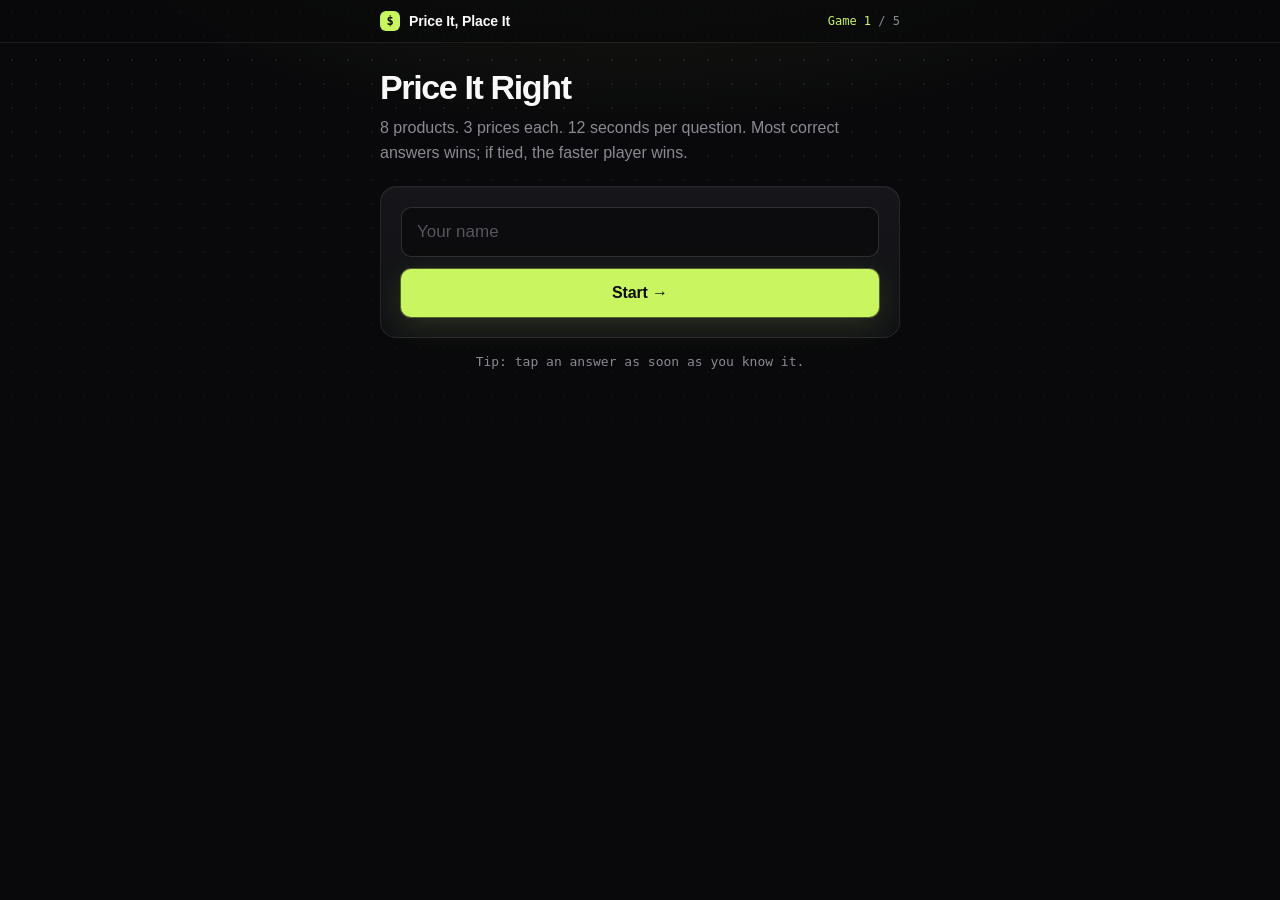
==== commit b8a18c5f: "Game 1: 12 seconds per question" ====
--- a/index.html
+++ b/index.html
@@ -57,7 +57,7 @@
  {e:"\uD83D\uDCF1",img:"q7.png",n:"iPhone Duo",d:"256 GB, Apple's first foldable",o:["$1,999","$2,999","$3,999"],a:1,real:"$2,999"},
  {e:"\uD83E\uDDE5",img:"q8.png",n:"Canada Goose Expedition Parka",d:"Men's",o:["$995","$1,495","$1,995"],a:2,real:"$1,995"}
 ];
-var TOTAL=ITEMS.length,SECS=8,FEEDBACK_MS=1400;
+var TOTAL=ITEMS.length,SECS=12,FEEDBACK_MS=1400;
 var DB='https://price-it-right-game-default-rtdb.firebaseio.com';
 var ROOM=(new URLSearchParams(location.search).get('room')||'class').replace(/[^A-Za-z0-9_-]/g,'').slice(0,30)||'class';
 function esc(s){return String(s).replace(/&/g,"&amp;").replace(/</g,"&lt;")}
